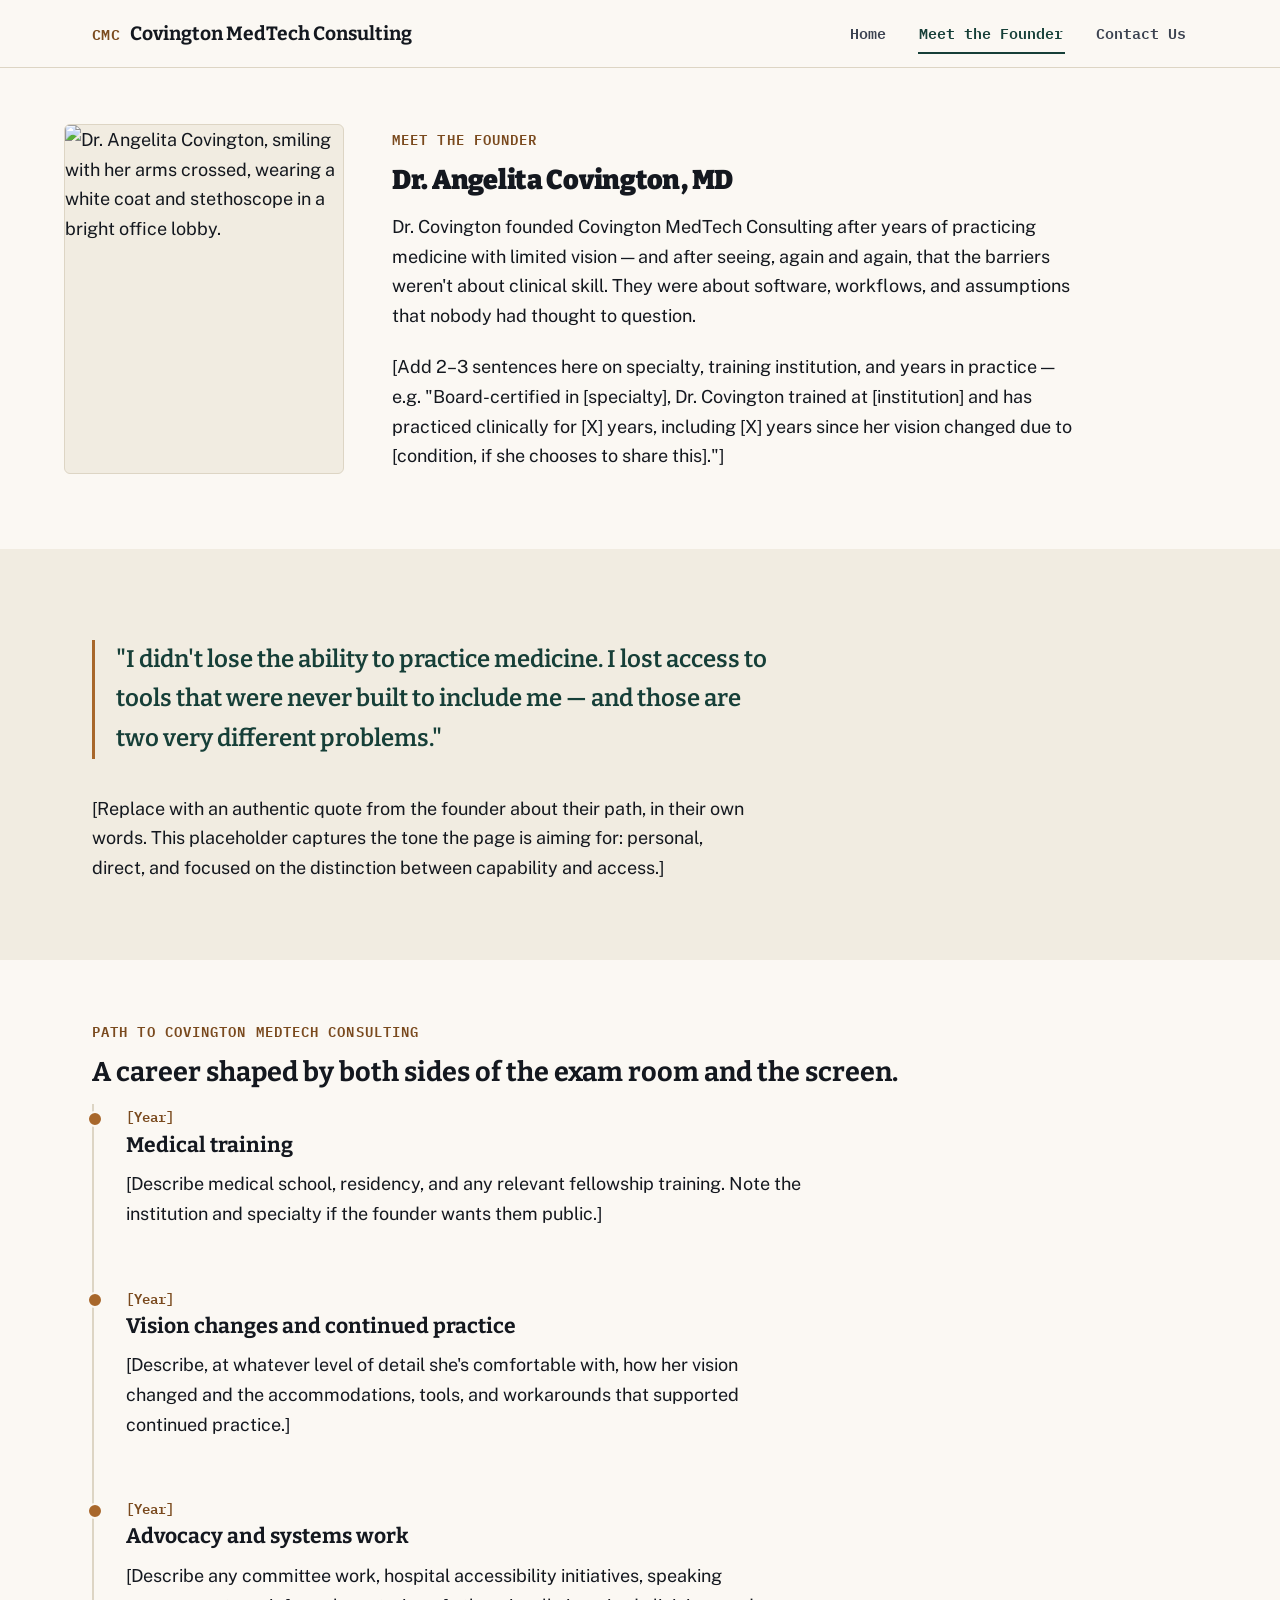
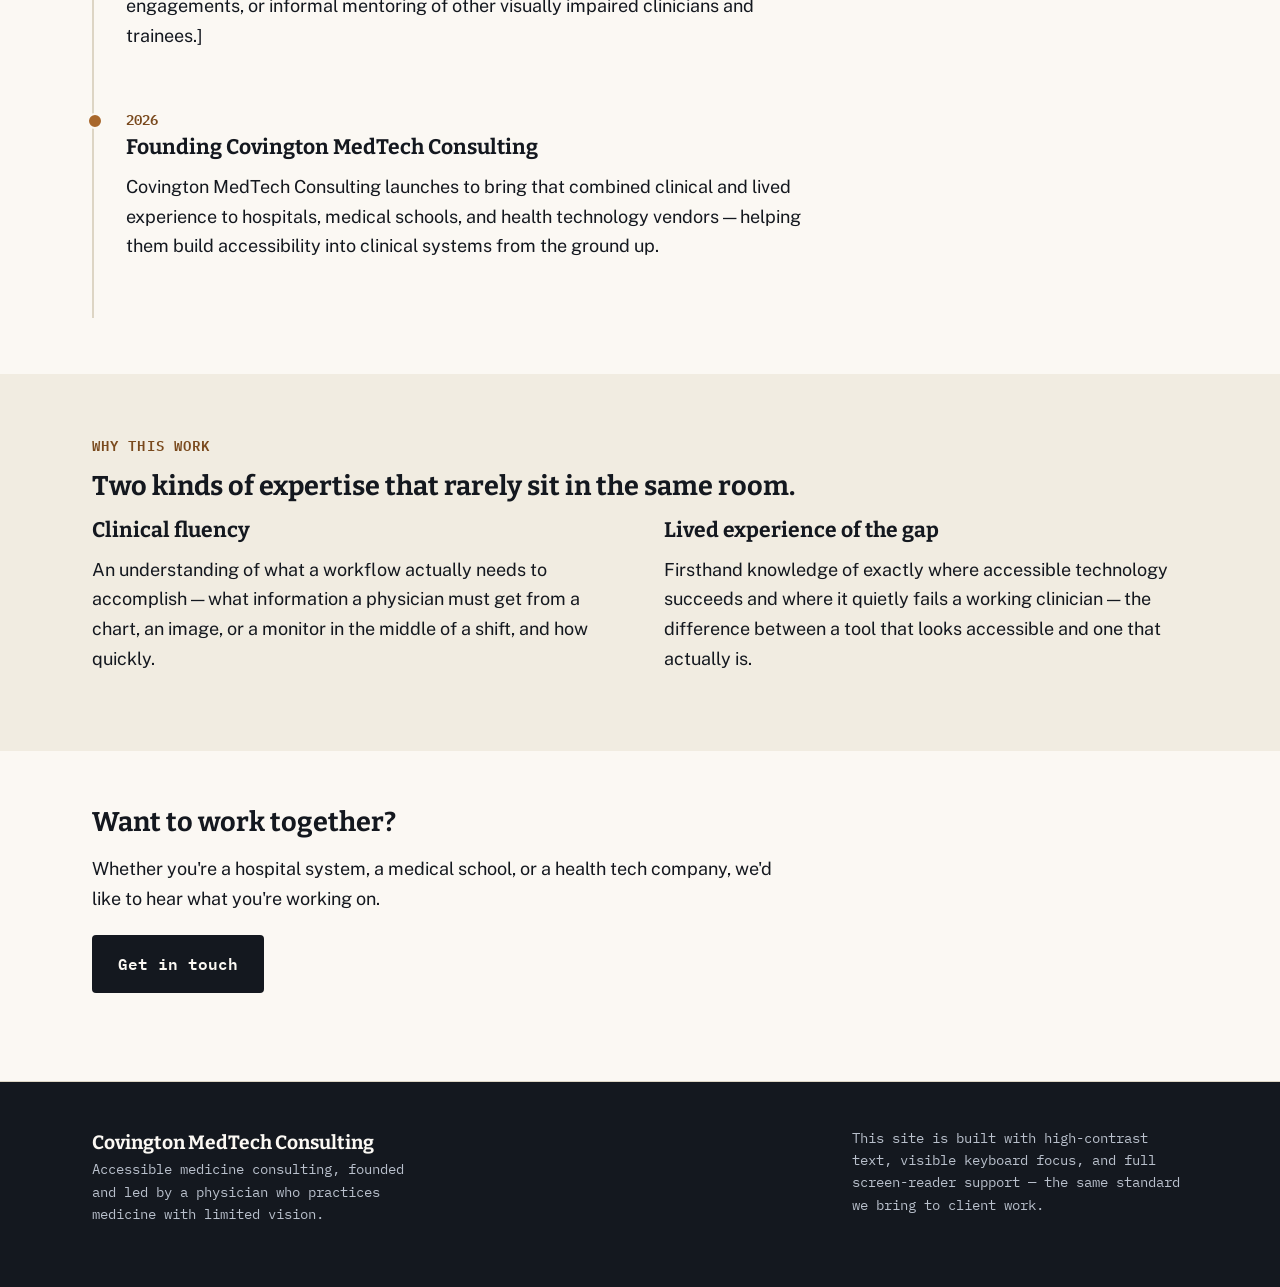
==== founder.html @ c2a917f5 "Add files via upload" ====
<!DOCTYPE html>
<html lang="en">
<head>
<meta charset="UTF-8">
<meta name="viewport" content="width=device-width, initial-scale=1.0">
<title>Meet the Founder — Covington MedTech Consulting</title>
<meta name="description" content="Meet the physician founder of Covington MedTech Consulting, an accessible medicine consultancy built on firsthand clinical and lived experience.">
<link rel="stylesheet" href="styles.css">
</head>
<body>

<a class="skip-link" href="#main">Skip to main content</a>

<header class="site-header">
  <div class="wrap">
    <a class="brand" href="index.html">
      <span class="brand-mark">CMC</span>
      <span class="brand-name">Covington MedTech Consulting</span>
    </a>
    <nav class="main-nav" aria-label="Primary">
      <ul>
        <li><a href="index.html">Home</a></li>
        <li><a href="founder.html" aria-current="page">Meet the Founder</a></li>
        <li><a href="contact.html">Contact Us</a></li>
      </ul>
    </nav>
  </div>
</header>

<main id="main">

  <section class="founder-hero wrap">
    <img class="founder-portrait" src="images/dr-covington.png" alt="Dr. Angelita Covington, smiling with her arms crossed, wearing a white coat and stethoscope in a bright office lobby.">
    <div>
      <span class="eyebrow">Meet the founder</span>
      <h1>Dr. Angelita Covington, MD</h1>
      <p class="lede">Dr. Covington founded Covington MedTech Consulting after years of practicing medicine with limited vision — and after seeing, again and again, that the barriers weren't about clinical skill. They were about software, workflows, and assumptions that nobody had thought to question.</p>
      <p>[Add 2–3 sentences here on specialty, training institution, and years in practice — e.g. "Board-certified in [specialty], Dr. Covington trained at [institution] and has practiced clinically for [X] years, including [X] years since her vision changed due to [condition, if she chooses to share this]."]</p>
    </div>
  </section>

  <section class="block block-alt">
    <div class="wrap">
      <blockquote class="pullquote">
        "I didn't lose the ability to practice medicine. I lost access to tools that were never built to include me — and those are two very different problems."
      </blockquote>
      <p style="max-width: 60ch;">[Replace with an authentic quote from the founder about their path, in their own words. This placeholder captures the tone the page is aiming for: personal, direct, and focused on the distinction between capability and access.]</p>
    </div>
  </section>

  <section class="block">
    <div class="wrap">
      <span class="eyebrow">Path to Covington MedTech Consulting</span>
      <h2>A career shaped by both sides of the exam room and the screen.</h2>
      <ul class="timeline">
        <li>
          <span class="year">[Year]</span>
          <h3>Medical training</h3>
          <p>[Describe medical school, residency, and any relevant fellowship training. Note the institution and specialty if the founder wants them public.]</p>
        </li>
        <li>
          <span class="year">[Year]</span>
          <h3>Vision changes and continued practice</h3>
          <p>[Describe, at whatever level of detail she's comfortable with, how her vision changed and the accommodations, tools, and workarounds that supported continued practice.]</p>
        </li>
        <li>
          <span class="year">[Year]</span>
          <h3>Advocacy and systems work</h3>
          <p>[Describe any committee work, hospital accessibility initiatives, speaking engagements, or informal mentoring of other visually impaired clinicians and trainees.]</p>
        </li>
        <li>
          <span class="year">2026</span>
          <h3>Founding Covington MedTech Consulting</h3>
          <p>Covington MedTech Consulting launches to bring that combined clinical and lived experience to hospitals, medical schools, and health technology vendors — helping them build accessibility into clinical systems from the ground up.</p>
        </li>
      </ul>
    </div>
  </section>

  <section class="block block-alt">
    <div class="wrap">
      <span class="eyebrow">Why this work</span>
      <h2>Two kinds of expertise that rarely sit in the same room.</h2>
      <div class="two-col">
        <div>
          <h3>Clinical fluency</h3>
          <p>An understanding of what a workflow actually needs to accomplish — what information a physician must get from a chart, an image, or a monitor in the middle of a shift, and how quickly.</p>
        </div>
        <div>
          <h3>Lived experience of the gap</h3>
          <p>Firsthand knowledge of exactly where accessible technology succeeds and where it quietly fails a working clinician — the difference between a tool that looks accessible and one that actually is.</p>
        </div>
      </div>
    </div>
  </section>

  <section class="block">
    <div class="wrap">
      <h2>Want to work together?</h2>
      <p>Whether you're a hospital system, a medical school, or a health tech company, we'd like to hear what you're working on.</p>
      <a class="btn btn-primary" href="contact.html">Get in touch</a>
    </div>
  </section>

</main>

<footer class="site-footer">
  <div class="wrap footer-grid">
    <div>
      <span class="brand-name" style="color: var(--paper);">Covington MedTech Consulting</span>
      <p class="footer-note">Accessible medicine consulting, founded and led by a physician who practices medicine with limited vision.</p>
    </div>
    <p class="footer-note">This site is built with high-contrast text, visible keyboard focus, and full screen-reader support — the same standard we bring to client work.</p>
  </div>
</footer>

</body>
</html>
---- styles.css ----
/* ============================================================
   Covington MedTech Consulting — shared styles
   Token system:
   Color   — ink #14181F, paper #FBF8F3, paper-alt #F1ECE1,
             brass #A8672B / brass-dark #7A4A1E, teal #1F5C52
   Type    — Display: Bitter (slab serif, tactile weight)
             Body: Public Sans (built for legibility at every size)
             Utility: IBM Plex Mono (labels, eyebrows, data)
   ============================================================ */

@import url('https://fonts.googleapis.com/css2?family=Bitter:wght@600;700;900&family=Public+Sans:wght@400;500;600;700&family=IBM+Plex+Mono:wght@500;600&display=swap');

:root {
  --ink: #14181F;
  --ink-soft: #3B4250;
  --paper: #FBF8F3;
  --paper-alt: #F1ECE1;
  --brass: #A8672B;
  --brass-dark: #7A4A1E;
  --teal: #1F5C52;
  --teal-dark: #163F38;
  --line: #DDD5C4;
  --max: 72rem;

  --font-display: 'Bitter', Georgia, serif;
  --font-body: 'Public Sans', -apple-system, Segoe UI, Roboto, sans-serif;
  --font-mono: 'IBM Plex Mono', 'Courier New', monospace;
}

* { box-sizing: border-box; }

html {
  font-size: 100%;
  scroll-behavior: smooth;
}

@media (prefers-reduced-motion: reduce) {
  html { scroll-behavior: auto; }
  *, *::before, *::after {
    animation-duration: 0.001ms !important;
    animation-iteration-count: 1 !important;
    transition-duration: 0.001ms !important;
  }
}

body {
  margin: 0;
  background: var(--paper);
  color: var(--ink);
  font-family: var(--font-body);
  font-size: 1.125rem;
  line-height: 1.65;
  -webkit-font-smoothing: antialiased;
}

h1, h2, h3 {
  font-family: var(--font-display);
  color: var(--ink);
  line-height: 1.15;
  margin: 0 0 0.6em;
}

h1 { font-weight: 900; letter-spacing: -0.01em; }
h2 { font-weight: 700; }
h3 { font-weight: 700; }

p { margin: 0 0 1.2em; max-width: 62ch; }

a {
  color: var(--teal-dark);
  text-decoration-thickness: 2px;
  text-underline-offset: 3px;
}

a:hover { color: var(--brass-dark); }

/* Strong, unmistakable focus states everywhere — non-negotiable for this site */
a:focus-visible,
button:focus-visible,
input:focus-visible,
textarea:focus-visible,
select:focus-visible {
  outline: 3px solid var(--brass-dark);
  outline-offset: 3px;
  border-radius: 2px;
}

/* Skip link */
.skip-link {
  position: absolute;
  left: -999px;
  top: auto;
  background: var(--ink);
  color: var(--paper);
  padding: 0.9em 1.4em;
  font-family: var(--font-mono);
  font-size: 0.95rem;
  z-index: 100;
  border-radius: 0 0 6px 0;
}

.skip-link:focus {
  left: 0;
  top: 0;
}

.visually-hidden {
  position: absolute;
  width: 1px; height: 1px;
  overflow: hidden;
  clip: rect(0 0 0 0);
  white-space: nowrap;
}

/* ---------- Layout shells ---------- */

.wrap {
  max-width: var(--max);
  margin: 0 auto;
  padding: 0 1.75rem;
}

/* ---------- Header / Nav ---------- */

.site-header {
  border-bottom: 1px solid var(--line);
  background: var(--paper);
  position: sticky;
  top: 0;
  z-index: 20;
}

.site-header .wrap {
  display: flex;
  align-items: center;
  justify-content: space-between;
  flex-wrap: wrap;
  gap: 0.75rem;
  padding-top: 1.1rem;
  padding-bottom: 1.1rem;
}

.brand {
  display: flex;
  align-items: baseline;
  gap: 0.6rem;
  text-decoration: none;
  color: var(--ink);
}

.brand:hover { color: var(--ink); }

.brand-mark {
  font-family: var(--font-mono);
  font-weight: 600;
  font-size: 0.95rem;
  color: var(--brass-dark);
  letter-spacing: 0.02em;
}

.brand-name {
  font-family: var(--font-display);
  font-weight: 700;
  font-size: 1.2rem;
}

.main-nav ul {
  list-style: none;
  display: flex;
  gap: 1.9rem;
  margin: 0;
  padding: 0;
  flex-wrap: wrap;
}

.main-nav a {
  font-family: var(--font-mono);
  font-size: 0.95rem;
  font-weight: 600;
  text-decoration: none;
  color: var(--ink-soft);
  padding: 0.35em 0.1em;
  border-bottom: 2px solid transparent;
}

.main-nav a:hover {
  color: var(--brass-dark);
  border-bottom-color: var(--brass-dark);
}

.main-nav a[aria-current="page"] {
  color: var(--teal-dark);
  border-bottom-color: var(--teal-dark);
}

/* ---------- Eyebrow / labels ---------- */

.eyebrow {
  font-family: var(--font-mono);
  font-size: 0.85rem;
  font-weight: 600;
  letter-spacing: 0.08em;
  text-transform: uppercase;
  color: var(--brass-dark);
  display: inline-block;
  margin-bottom: 0.9rem;
}

/* ---------- Braille-dot divider (decorative, abstract, never meaning-bearing) ---------- */

.dot-divider {
  display: flex;
  gap: 0.5rem;
  margin: 3rem 0;
  align-items: center;
}

.dot-divider .cell {
  display: grid;
  grid-template-columns: repeat(2, 6px);
  grid-template-rows: repeat(3, 6px);
  gap: 3px;
}

.dot-divider .cell span {
  width: 6px;
  height: 6px;
  border-radius: 50%;
  background: var(--line);
}

.dot-divider .cell span.on { background: var(--brass); }

.dot-divider .rule {
  flex: 1;
  height: 1px;
  background: var(--line);
}

/* ---------- Hero ---------- */

.hero {
  padding: 4.5rem 0 3.5rem;
}

.hero h1 {
  font-size: clamp(2.4rem, 5vw, 3.75rem);
  max-width: 18ch;
}

.hero .lede {
  font-size: 1.3rem;
  color: var(--ink-soft);
  max-width: 48ch;
}

.hero-actions {
  display: flex;
  gap: 1rem;
  flex-wrap: wrap;
  margin-top: 2rem;
}

.btn {
  display: inline-block;
  font-family: var(--font-mono);
  font-weight: 600;
  font-size: 1rem;
  text-decoration: none;
  padding: 0.85em 1.5em;
  border-radius: 4px;
  border: 2px solid transparent;
}

.btn-primary {
  background: var(--ink);
  color: var(--paper);
}
.btn-primary:hover { background: var(--brass-dark); color: var(--paper); }

.btn-secondary {
  background: transparent;
  color: var(--ink);
  border-color: var(--ink);
}
.btn-secondary:hover {
  border-color: var(--teal-dark);
  color: var(--teal-dark);
}

/* ---------- Sections ---------- */

section.block {
  padding: 3.5rem 0;
}

.block-alt {
  background: var(--paper-alt);
}

.two-col {
  display: grid;
  grid-template-columns: 1fr 1fr;
  gap: 3rem;
}

@media (max-width: 800px) {
  .two-col { grid-template-columns: 1fr; }
}

/* ---------- Lists as content, not decoration ---------- */

.plain-list {
  list-style: none;
  margin: 0;
  padding: 0;
  display: grid;
  gap: 1.4rem;
}

.plain-list li {
  border-top: 1px solid var(--line);
  padding-top: 1.4rem;
}

.plain-list h3 {
  font-size: 1.15rem;
  margin-bottom: 0.35em;
}

.plain-list p { margin-bottom: 0; }

/* ---------- Founder page ---------- */

.founder-hero {
  display: grid;
  grid-template-columns: 280px 1fr;
  gap: 3rem;
  align-items: start;
  padding: 3.5rem 0;
}

@media (max-width: 700px) {
  .founder-hero { grid-template-columns: 1fr; }
}

.founder-portrait {
  width: 100%;
  aspect-ratio: 4 / 5;
  object-fit: cover;
  background: var(--paper-alt);
  border: 1px solid var(--line);
  border-radius: 6px;
}

.pullquote {
  font-family: var(--font-display);
  font-size: 1.5rem;
  font-weight: 600;
  color: var(--teal-dark);
  border-left: 3px solid var(--brass);
  padding-left: 1.3rem;
  margin: 2.2rem 0;
  max-width: 46ch;
}

.timeline {
  list-style: none;
  margin: 0;
  padding: 0;
  border-left: 2px solid var(--line);
}

.timeline li {
  position: relative;
  padding: 0 0 2.2rem 2rem;
}

.timeline li::before {
  content: "";
  position: absolute;
  left: -7px;
  top: 0.35em;
  width: 12px;
  height: 12px;
  border-radius: 50%;
  background: var(--brass);
  border: 2px solid var(--paper);
}

.timeline .year {
  font-family: var(--font-mono);
  font-weight: 600;
  font-size: 0.9rem;
  color: var(--brass-dark);
  display: block;
  margin-bottom: 0.3em;
}

/* ---------- Contact page ---------- */

.contact-grid {
  display: grid;
  grid-template-columns: 1.1fr 0.9fr;
  gap: 3.5rem;
  padding: 3.5rem 0;
}

@media (max-width: 800px) {
  .contact-grid { grid-template-columns: 1fr; }
}

form {
  display: grid;
  gap: 1.4rem;
}

.field {
  display: grid;
  gap: 0.4rem;
}

label {
  font-family: var(--font-mono);
  font-weight: 600;
  font-size: 0.95rem;
}

.hint {
  font-size: 0.9rem;
  color: var(--ink-soft);
  margin: 0;
}

input, textarea, select {
  font-family: var(--font-body);
  font-size: 1.05rem;
  padding: 0.75em 0.9em;
  border: 1.5px solid var(--line);
  border-radius: 4px;
  background: var(--paper);
  color: var(--ink);
}

input:focus, textarea:focus, select:focus {
  border-color: var(--brass-dark);
}

textarea { resize: vertical; min-height: 9rem; }

.contact-card {
  background: var(--paper-alt);
  border: 1px solid var(--line);
  border-radius: 8px;
  padding: 2rem;
}

.contact-card h2 { font-size: 1.3rem; }

.contact-methods {
  list-style: none;
  margin: 1.4rem 0 0;
  padding: 0;
  display: grid;
  gap: 1.1rem;
}

.contact-methods dt {
  font-family: var(--font-mono);
  font-size: 0.85rem;
  color: var(--brass-dark);
  font-weight: 600;
}

.contact-methods dd {
  margin: 0.15em 0 0;
  font-size: 1.05rem;
}

/* ---------- Footer ---------- */

.site-footer {
  border-top: 1px solid var(--line);
  background: var(--ink);
  color: var(--paper);
  padding: 2.8rem 0;
  margin-top: 2rem;
}

.site-footer a { color: var(--paper); }
.site-footer a:hover { color: var(--brass); }

.footer-grid {
  display: flex;
  justify-content: space-between;
  gap: 2rem;
  flex-wrap: wrap;
}

.footer-note {
  font-family: var(--font-mono);
  font-size: 0.85rem;
  color: #B9C0CC;
  max-width: 42ch;
}
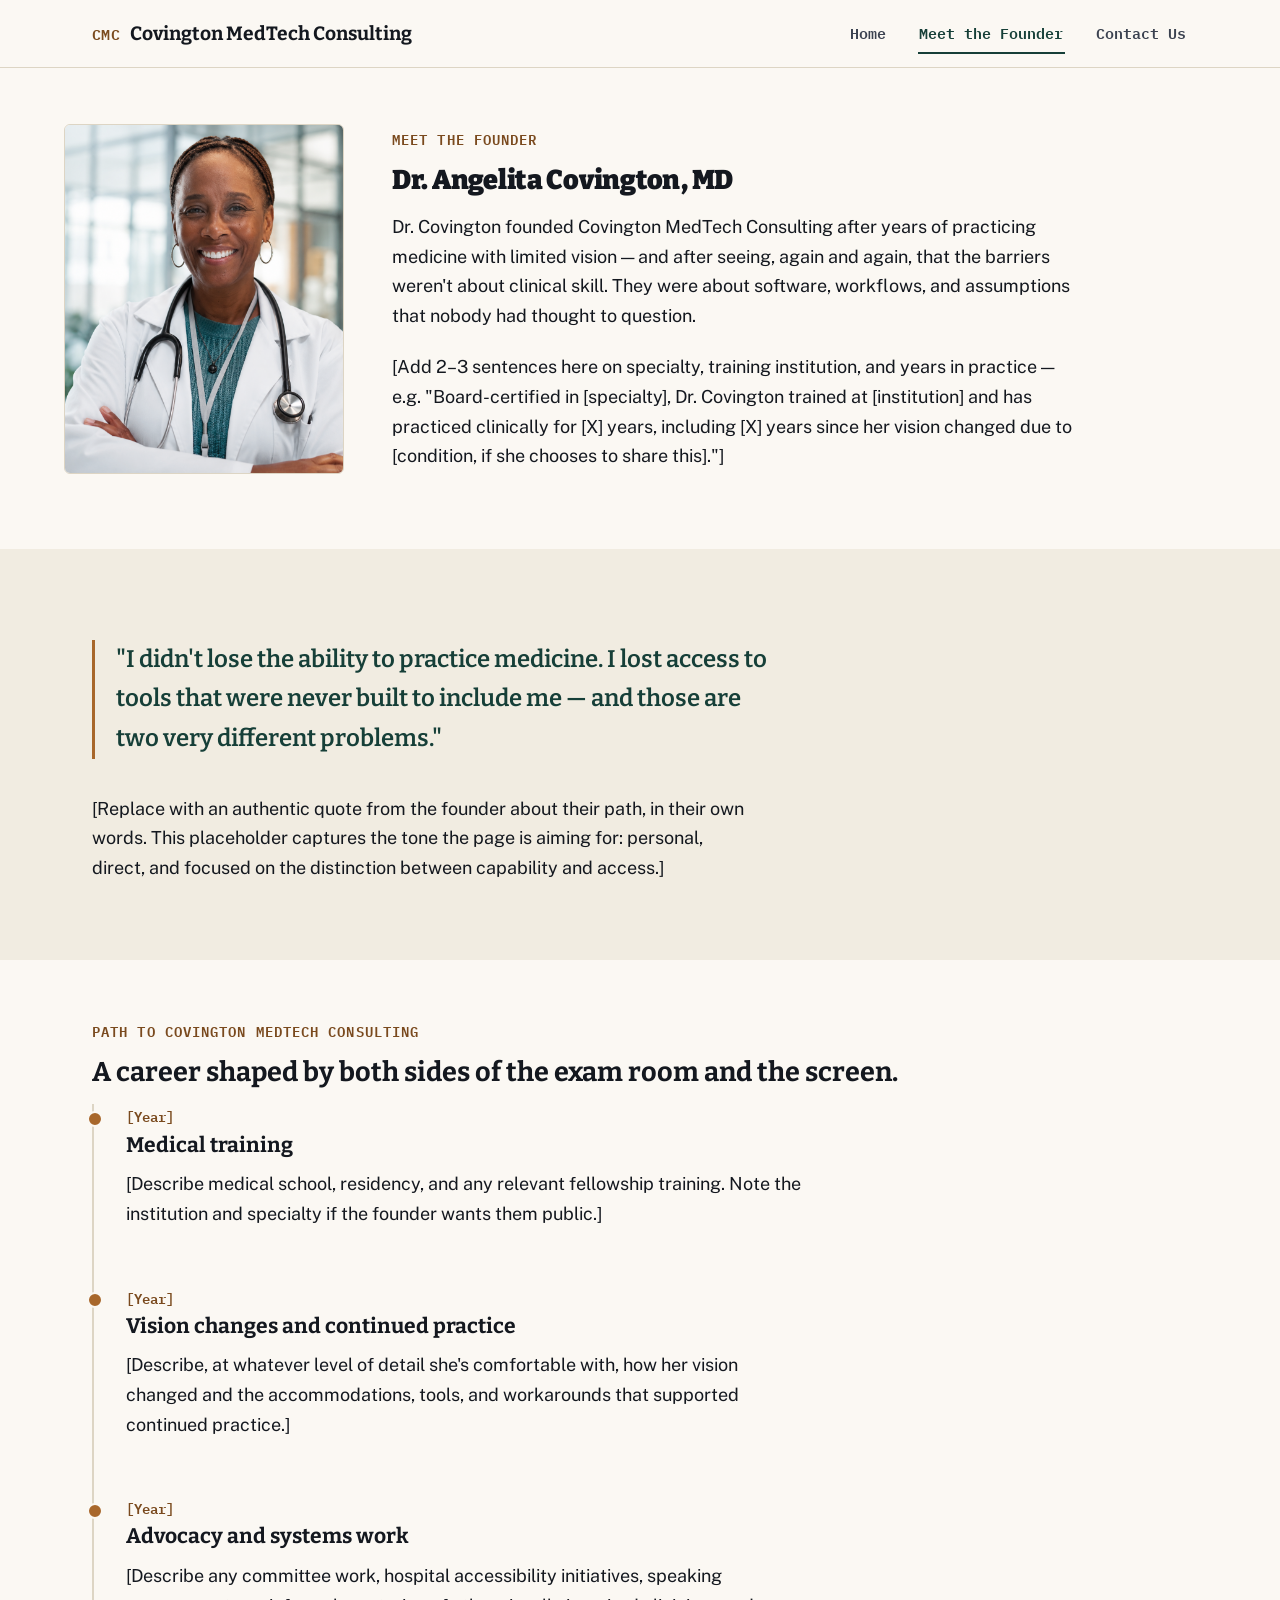
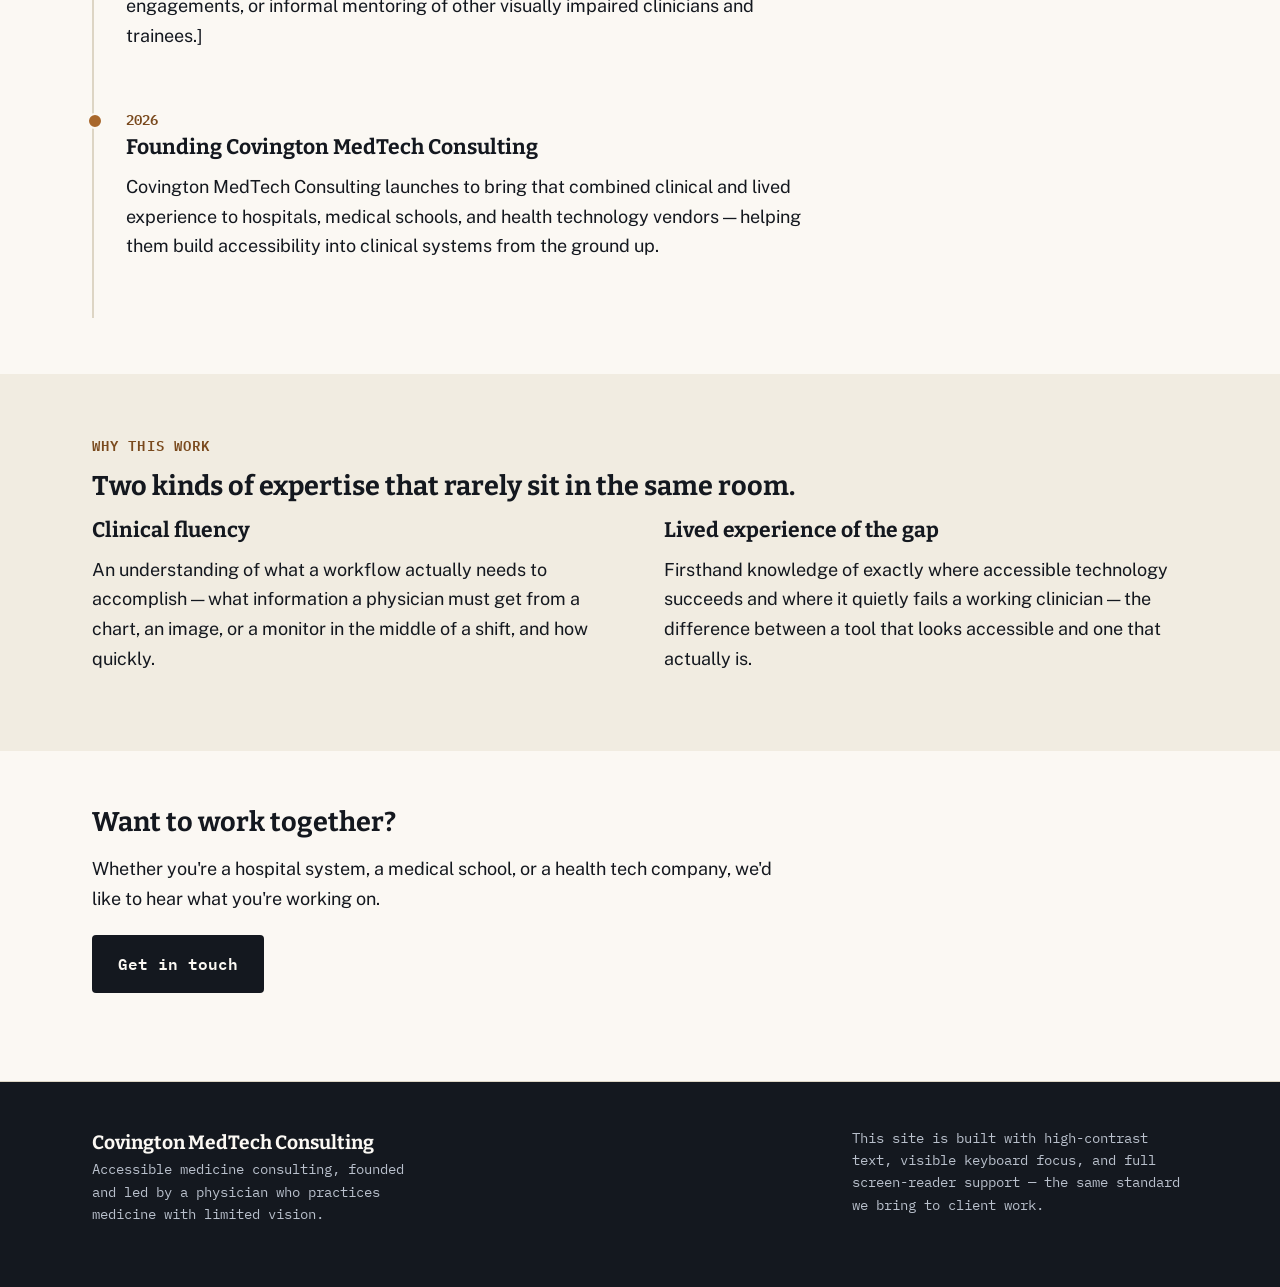
==== commit 6791bbde: "Fix image source path for founder portrait Updated image source path for founder portrait." ====
--- a/founder.html
+++ b/founder.html
@@ -30,7 +30,7 @@
 <main id="main">
 
   <section class="founder-hero wrap">
-    <img class="founder-portrait" src="images/dr-covington.png" alt="Dr. Angelita Covington, smiling with her arms crossed, wearing a white coat and stethoscope in a bright office lobby.">
+    <img class="founder-portrait" src="dr-covington.png" alt="Dr. Angelita Covington, smiling with her arms crossed, wearing a white coat and stethoscope in a bright office lobby.">
     <div>
       <span class="eyebrow">Meet the founder</span>
       <h1>Dr. Angelita Covington, MD</h1>
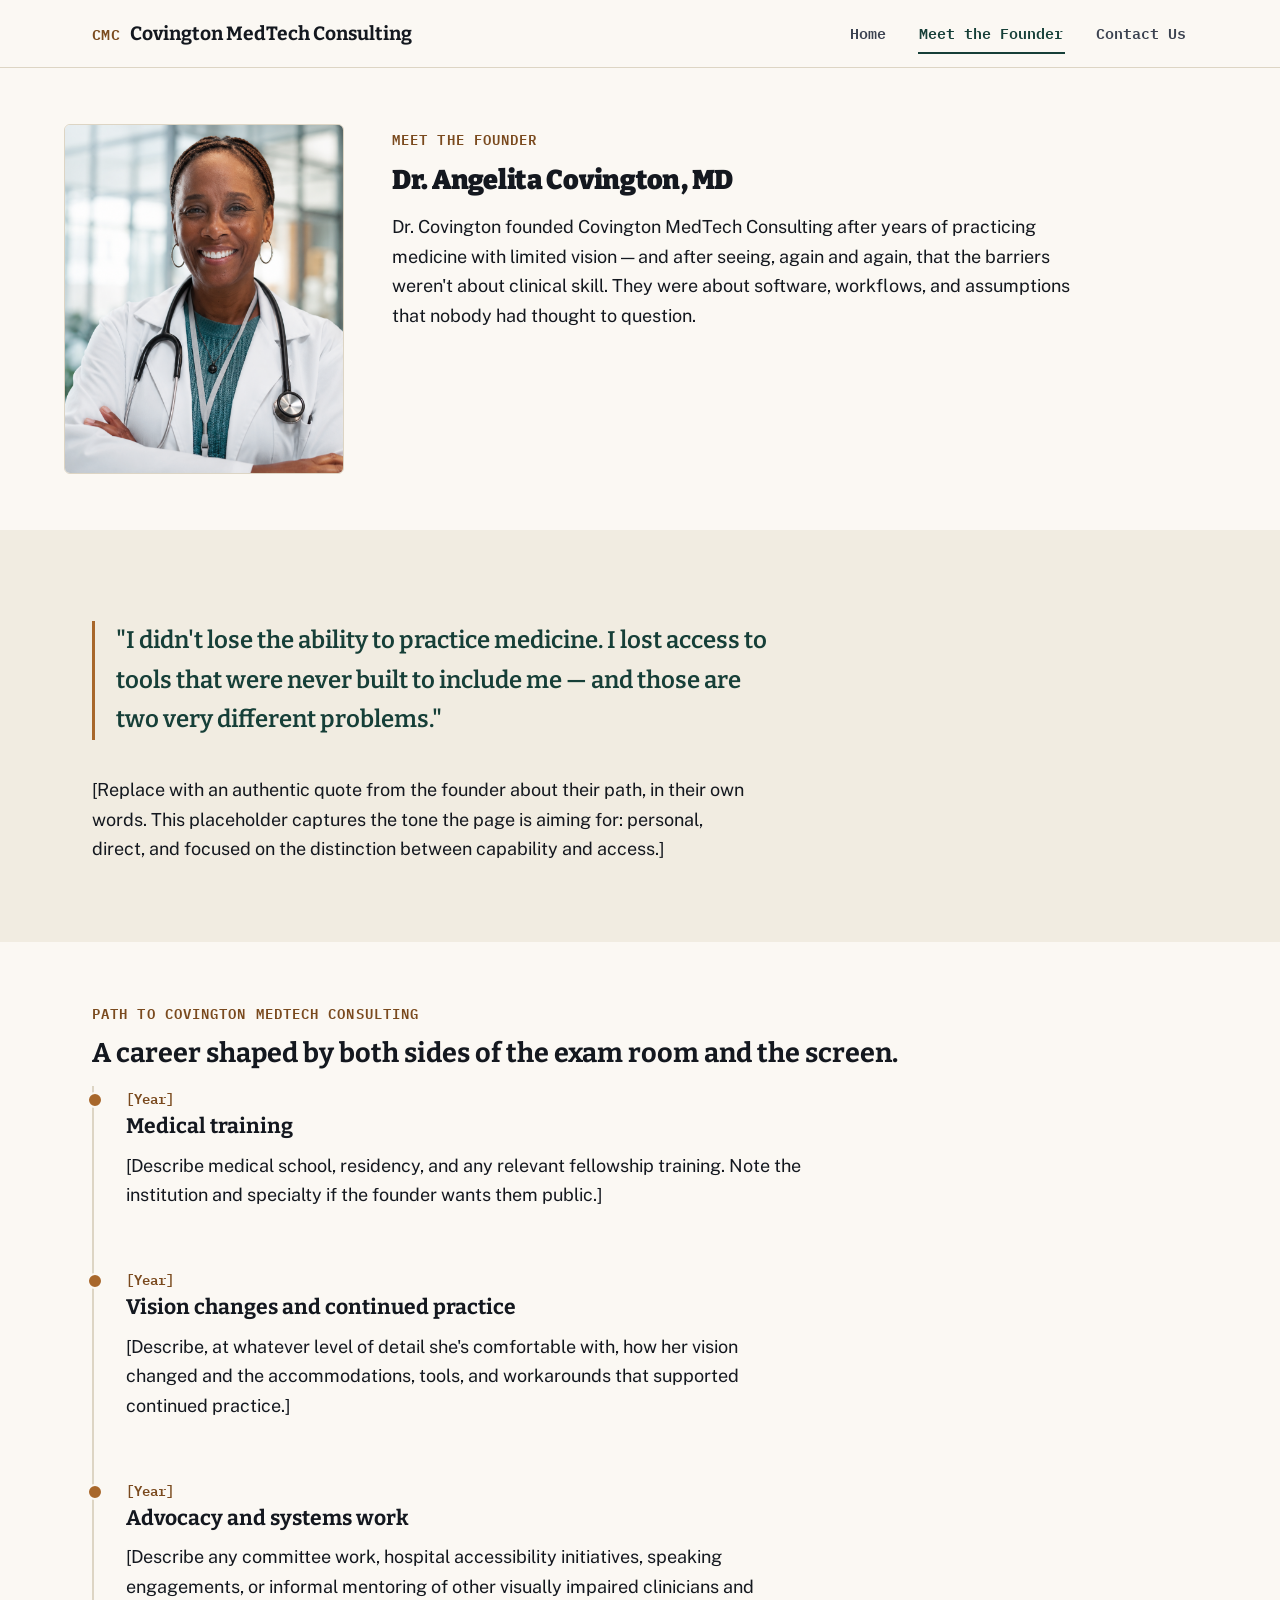
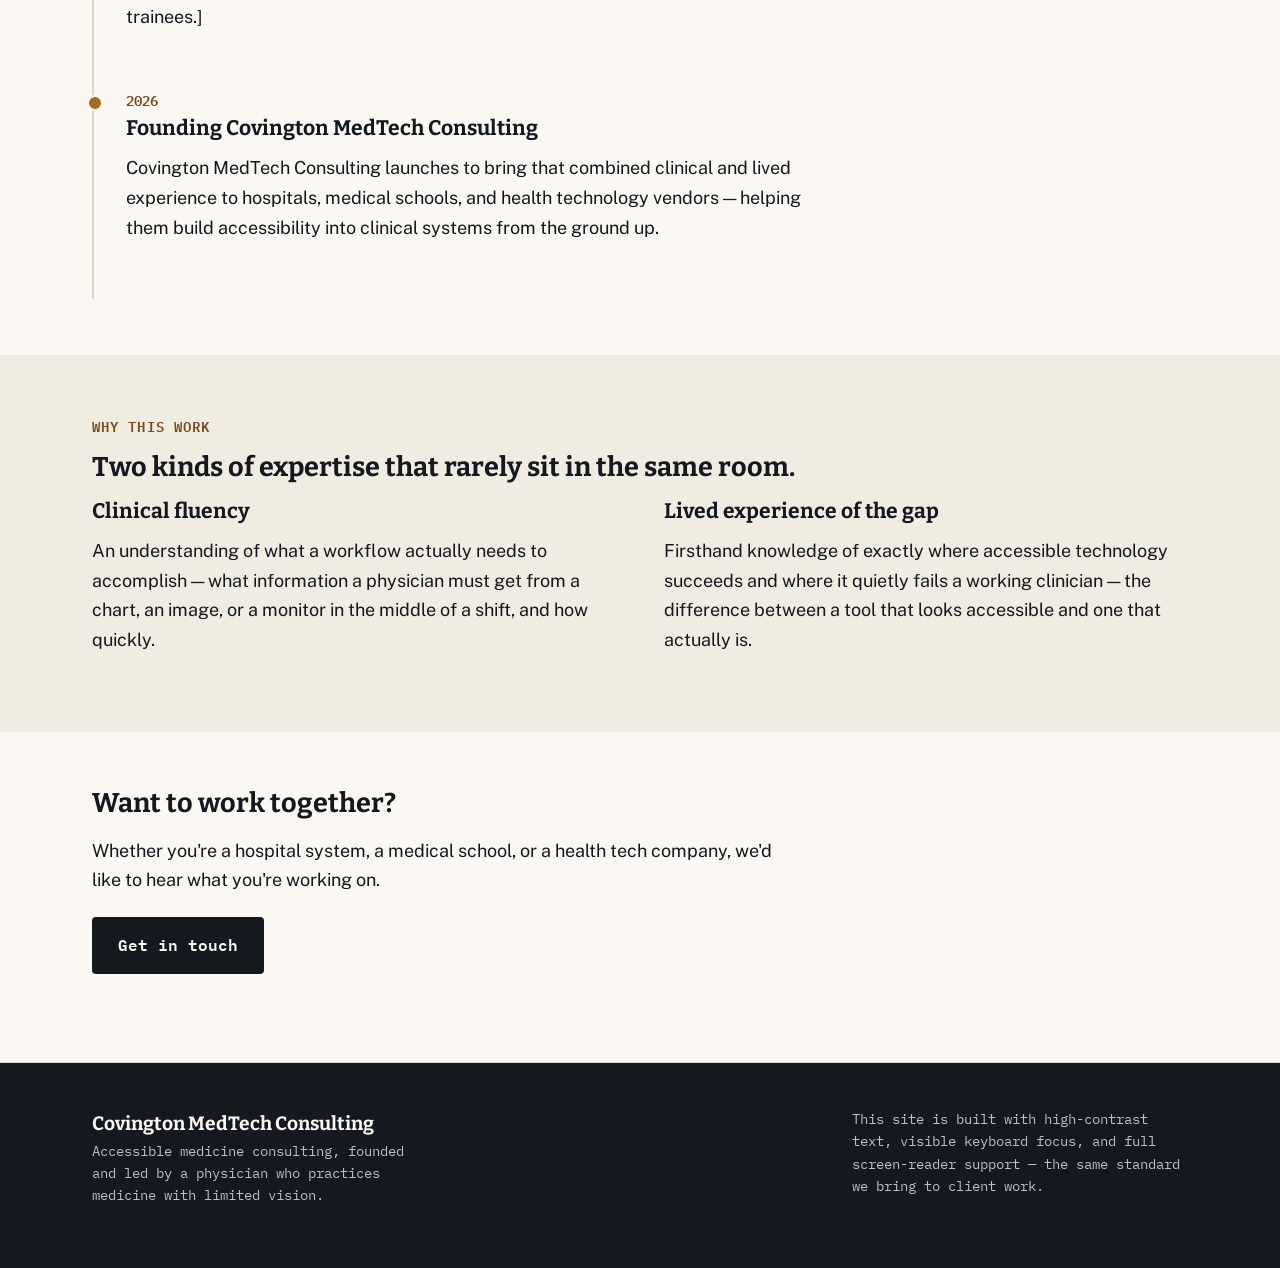
==== commit 3295e2ef: "Remove biography placeholder from founder section Removed placeholder text for founder's biography." ====
--- a/founder.html
+++ b/founder.html
@@ -35,8 +35,7 @@
       <span class="eyebrow">Meet the founder</span>
       <h1>Dr. Angelita Covington, MD</h1>
       <p class="lede">Dr. Covington founded Covington MedTech Consulting after years of practicing medicine with limited vision — and after seeing, again and again, that the barriers weren't about clinical skill. They were about software, workflows, and assumptions that nobody had thought to question.</p>
-      <p>[Add 2–3 sentences here on specialty, training institution, and years in practice — e.g. "Board-certified in [specialty], Dr. Covington trained at [institution] and has practiced clinically for [X] years, including [X] years since her vision changed due to [condition, if she chooses to share this]."]</p>
-    </div>
+      </div>
   </section>
 
   <section class="block block-alt">
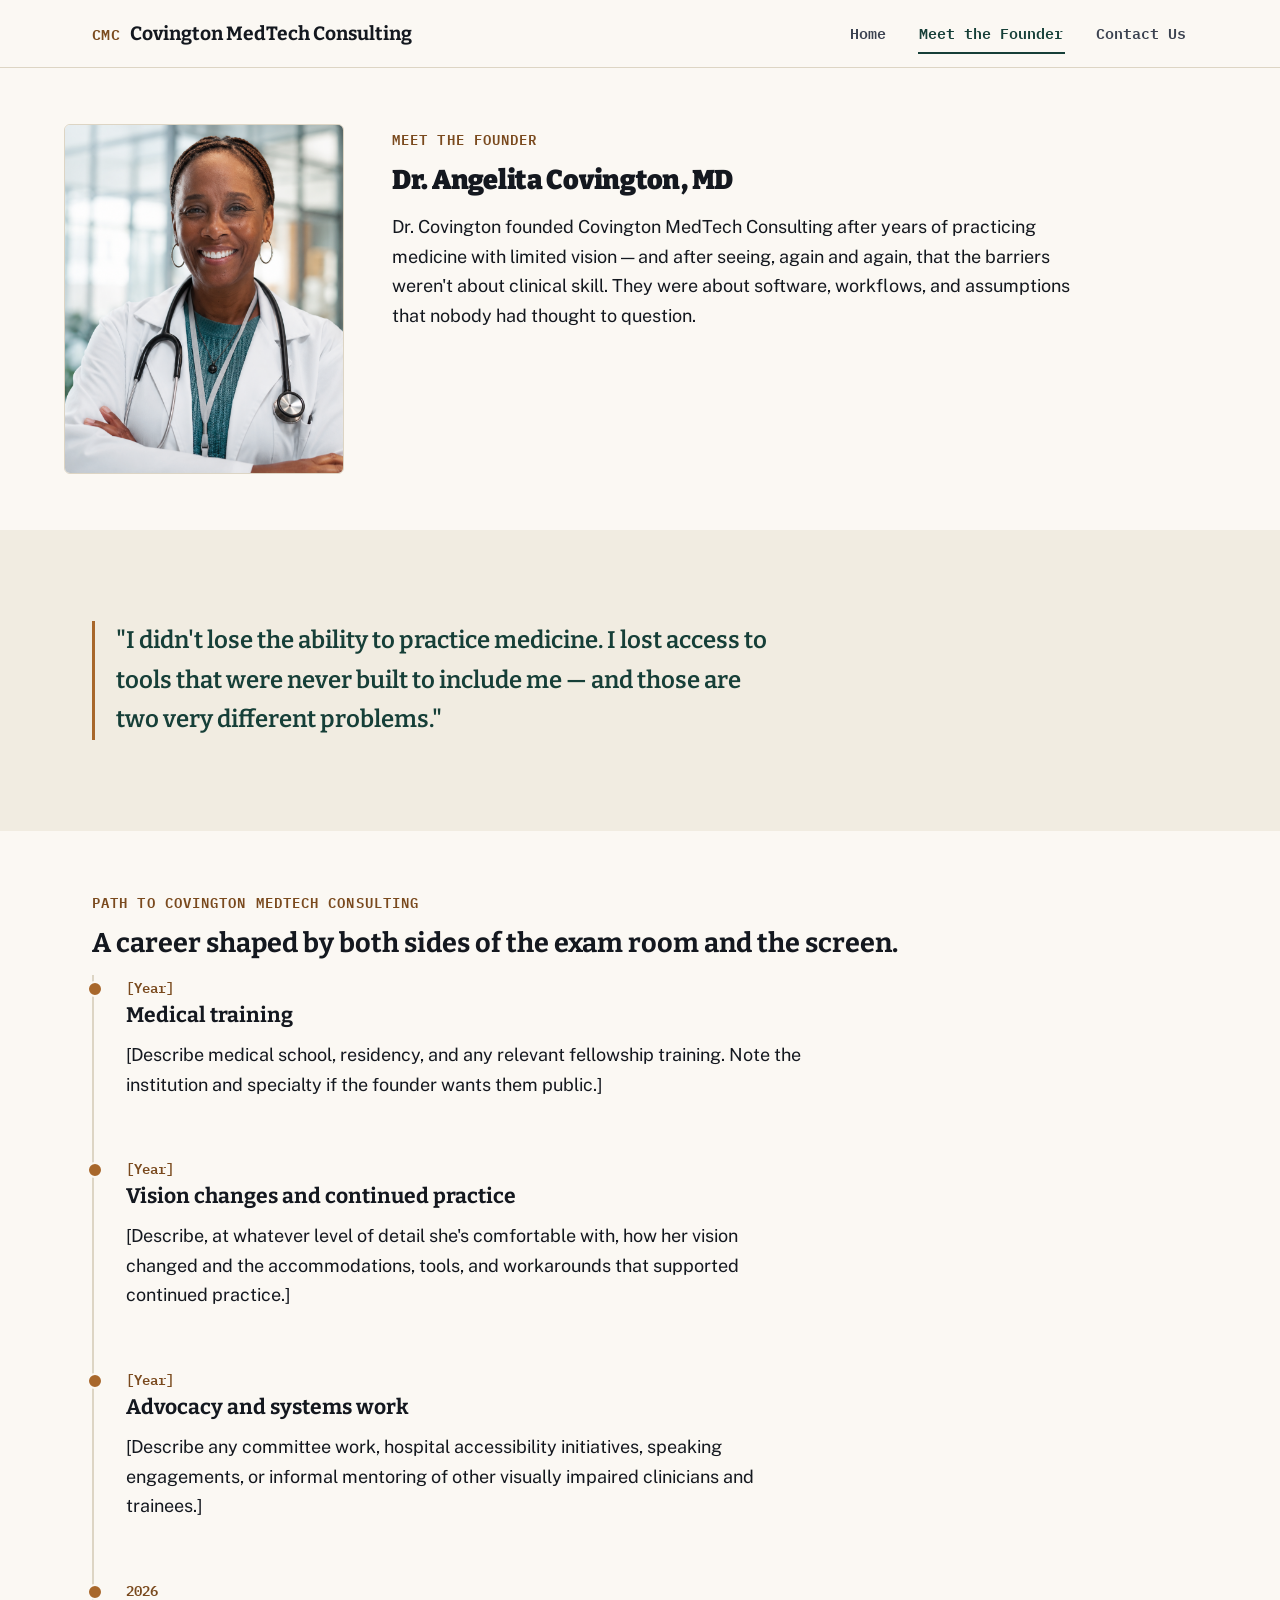
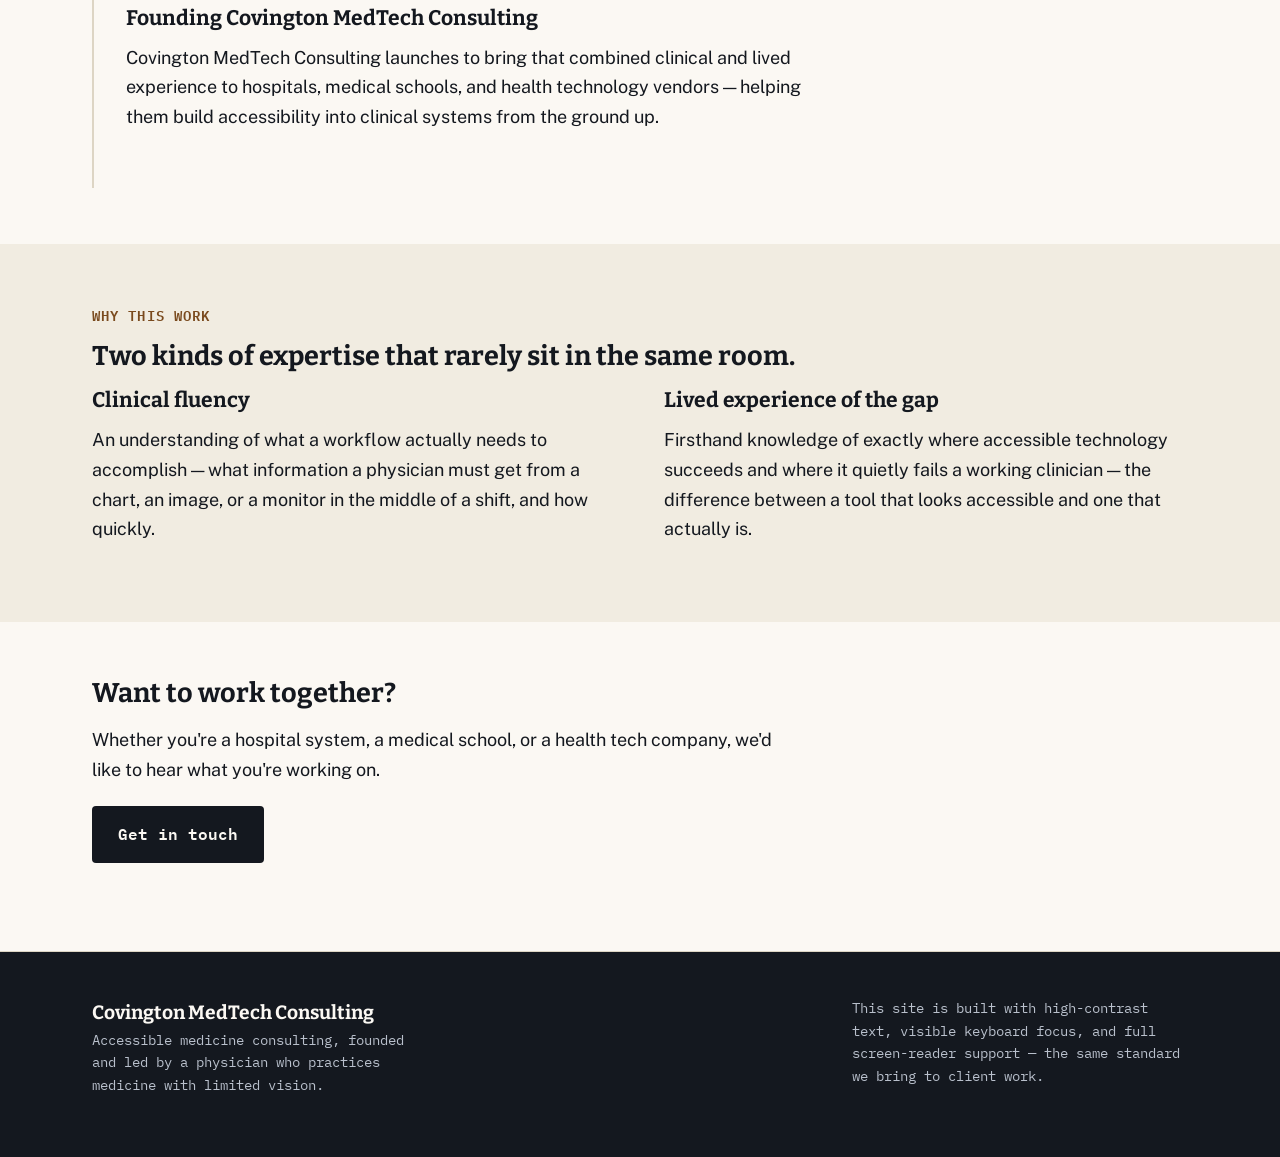
==== commit 31976c1a: "Update founder.html to remove quote placeholder Removed placeholder text for founder's quote." ====
--- a/founder.html
+++ b/founder.html
@@ -35,7 +35,7 @@
       <span class="eyebrow">Meet the founder</span>
       <h1>Dr. Angelita Covington, MD</h1>
       <p class="lede">Dr. Covington founded Covington MedTech Consulting after years of practicing medicine with limited vision — and after seeing, again and again, that the barriers weren't about clinical skill. They were about software, workflows, and assumptions that nobody had thought to question.</p>
-      </div>
+    </div>
   </section>
 
   <section class="block block-alt">
@@ -43,7 +43,6 @@
       <blockquote class="pullquote">
         "I didn't lose the ability to practice medicine. I lost access to tools that were never built to include me — and those are two very different problems."
       </blockquote>
-      <p style="max-width: 60ch;">[Replace with an authentic quote from the founder about their path, in their own words. This placeholder captures the tone the page is aiming for: personal, direct, and focused on the distinction between capability and access.]</p>
     </div>
   </section>
 
